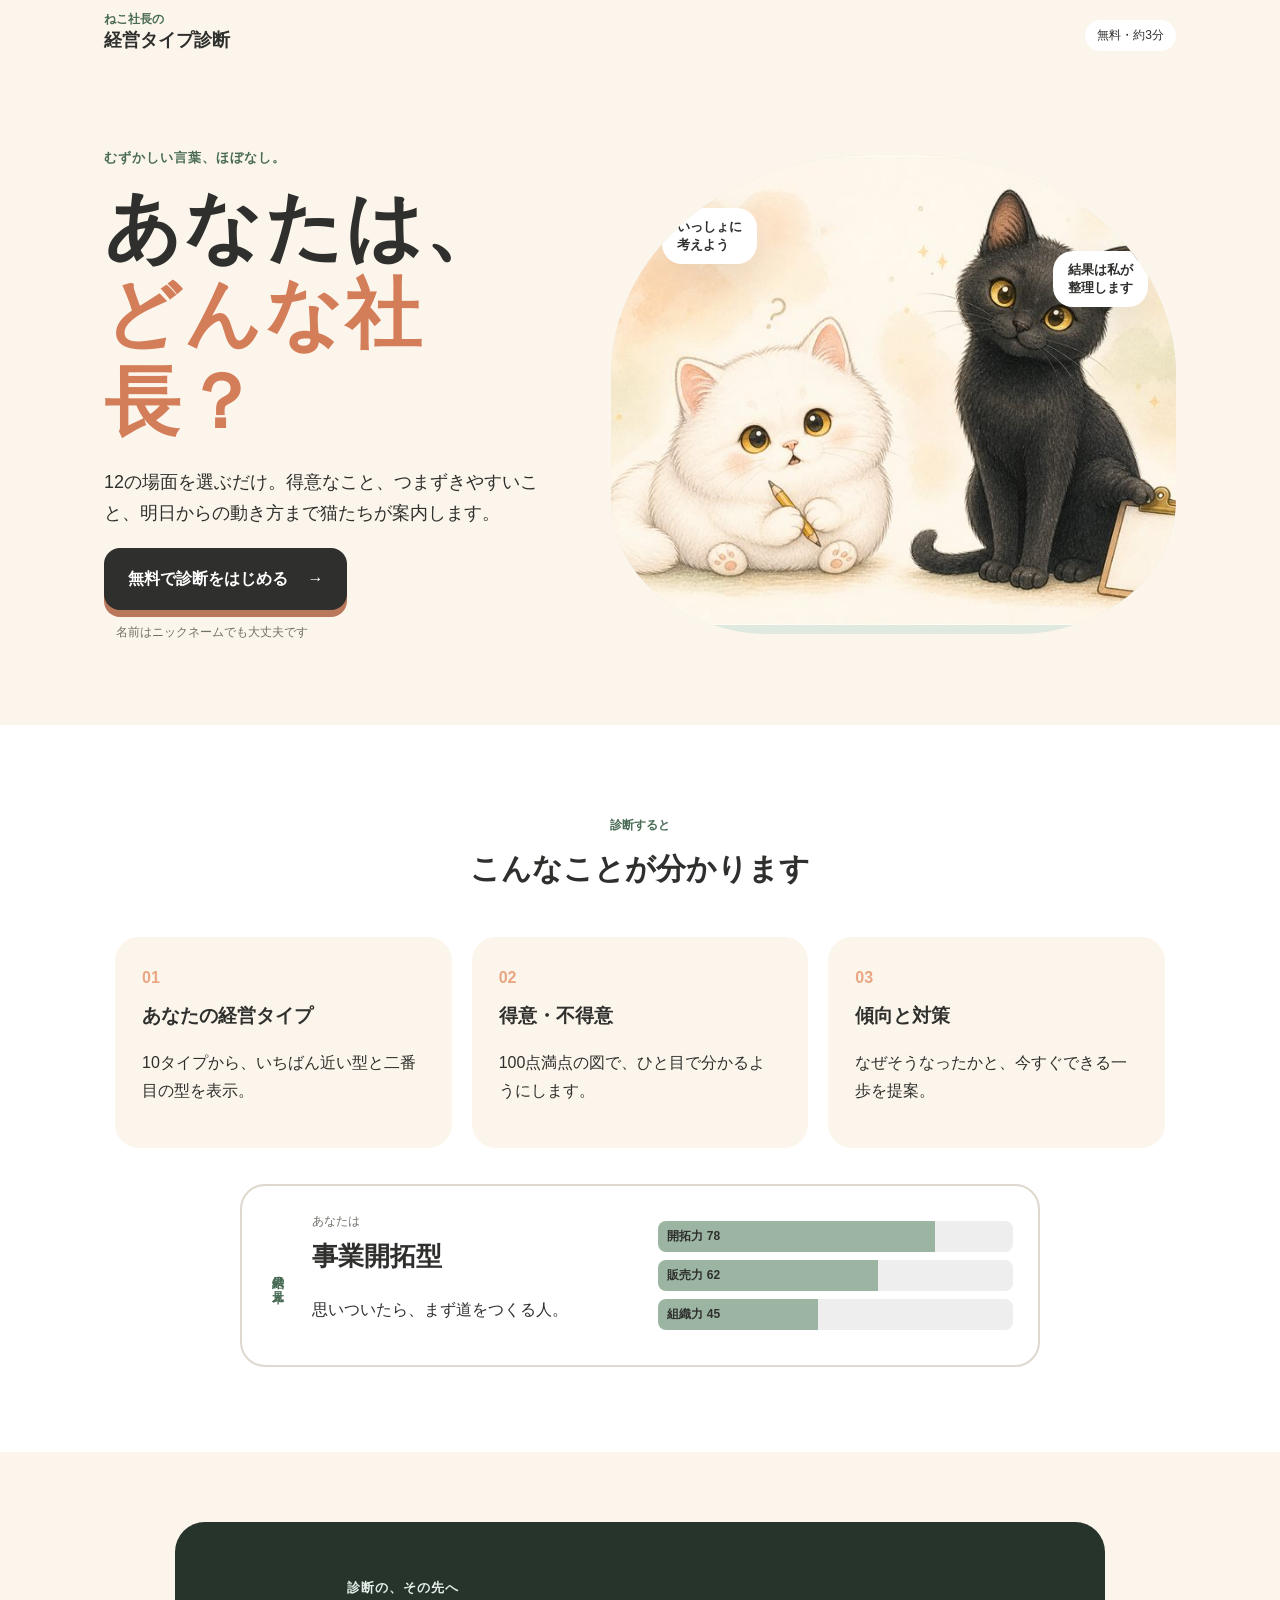
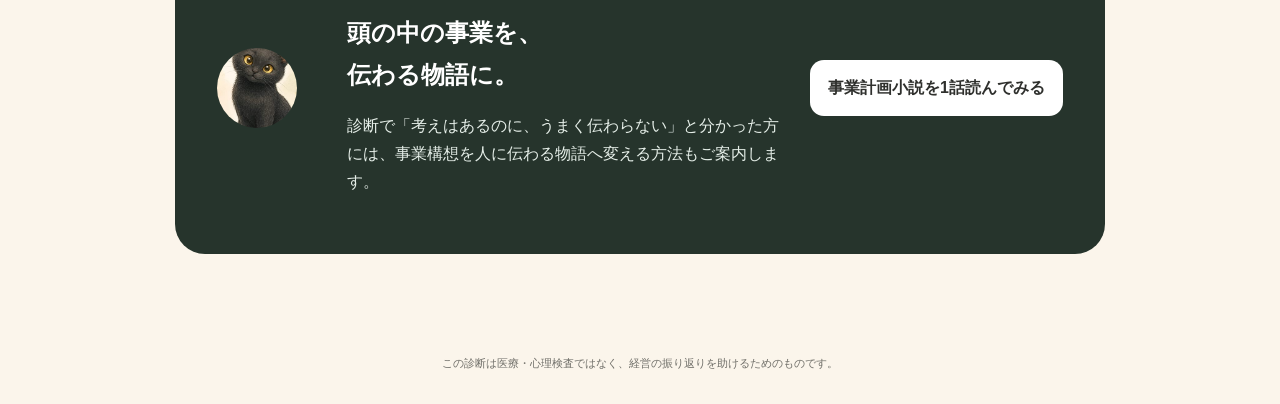
==== prototype-v2/index.html @ 48f0dbaf "改善版の猫社長診断を追加" ====
<!doctype html>
<html lang="ja">
<head>
  <meta charset="utf-8">
  <meta name="viewport" content="width=device-width,initial-scale=1">
  <meta name="theme-color" content="#f8f1e7">
  <title>ねこ社長の経営タイプ診断</title>
  <meta name="description" content="12問で、あなたの経営タイプと今やるべきことがわかる無料診断です。">
  <link rel="stylesheet" href="styles.css">
</head>
<body>
  <header class="site-header">
    <a class="brand" href="#top"><span>ねこ社長の</span>経営タイプ診断</a>
    <span class="header-note">無料・約3分</span>
  </header>

  <main id="top">
    <section id="landing" class="screen active">
      <div class="hero">
        <div class="hero-copy">
          <p class="eyebrow">むずかしい言葉、ほぼなし。</p>
          <h1>あなたは、<br><em>どんな社長？</em></h1>
          <p class="lead">12の場面を選ぶだけ。得意なこと、つまずきやすいこと、明日からの動き方まで猫たちが案内します。</p>
          <button class="primary-btn" id="startBtn">無料で診断をはじめる <span>→</span></button>
          <p class="microcopy">名前はニックネームでも大丈夫です</p>
        </div>
        <div class="hero-art" aria-label="白猫と黒猫の案内役">
          <img src="assets/cat-guides.jpg" alt="短い手足の白猫と、すっきりした黒猫">
          <span class="bubble white-bubble">いっしょに<br>考えよう</span>
          <span class="bubble black-bubble">結果は私が<br>整理します</span>
        </div>
      </div>

      <section class="sample-section">
        <div class="section-heading"><span>診断すると</span><h2>こんなことが分かります</h2></div>
        <div class="benefit-grid">
          <article><span class="num">01</span><h3>あなたの経営タイプ</h3><p>10タイプから、いちばん近い型と二番目の型を表示。</p></article>
          <article><span class="num">02</span><h3>得意・不得意</h3><p>100点満点の図で、ひと目で分かるようにします。</p></article>
          <article><span class="num">03</span><h3>傾向と対策</h3><p>なぜそうなったかと、今すぐできる一歩を提案。</p></article>
        </div>
        <div class="sample-result">
          <div class="sample-label">結果の見本</div>
          <div><p class="small-label">あなたは</p><h3>事業開拓型</h3><p>思いついたら、まず道をつくる人。</p></div>
          <div class="mini-radar" aria-label="能力の見本"><span style="--n:78%">開拓力 78</span><span style="--n:62%">販売力 62</span><span style="--n:45%">組織力 45</span></div>
        </div>
      </section>

      <section class="story-intro">
        <div class="cat-stamp cat-black"></div>
        <div><p class="eyebrow">診断の、その先へ</p><h2>頭の中の事業を、<br>伝わる物語に。</h2><p>診断で「考えはあるのに、うまく伝わらない」と分かった方には、事業構想を人に伝わる物語へ変える方法もご案内します。</p></div>
        <a class="secondary-btn" href="../prototype/story-preview.html">事業計画小説を1話読んでみる</a>
      </section>
    </section>

    <section id="profile" class="screen form-screen">
      <div class="guide-row"><div class="cat-face cat-white"></div><div class="guide-talk">まずは、結果に表示する名前だけ教えてね。</div></div>
      <div class="card profile-card">
        <p class="step-label">はじめる前に</p><h2>あなたのこと</h2>
        <label>お名前・ニックネーム<input id="nameInput" type="text" maxlength="20" placeholder="例：ゆうじ"></label>
        <label>今の事業の段階<select id="stageInput"><option value="">選ばなくても大丈夫</option><option>これから始める</option><option>始めたばかり</option><option>売上を伸ばしている</option><option>人や組織を増やしている</option><option>次の事業を考えている</option></select></label>
        <button class="primary-btn full" id="profileNext">質問へ進む <span>→</span></button>
      </div>
    </section>

    <section id="quiz" class="screen quiz-screen">
      <div class="progress-wrap"><div class="progress-meta"><span id="progressText">1 / 12</span><span id="chapterText">まずは、いつものあなた</span></div><div class="progress"><i id="progressBar"></i></div></div>
      <div class="guide-row compact"><div class="cat-face cat-white"></div><div class="guide-talk" id="catTalk">深く考えず、近い方を選んでね。</div></div>
      <div class="question-card">
        <p id="questionScene" class="scene-label"></p>
        <h2 id="questionText"></h2>
        <div id="answers" class="answers"></div>
      </div>
    </section>

    <section id="issues" class="screen form-screen">
      <div class="guide-row"><div class="cat-face cat-black"></div><div class="guide-talk">タイプとは別に、いま困っていることも整理しましょう。</div></div>
      <div class="card issue-card">
        <p class="step-label">あと少し</p><h2>いま、一番気になることは？</h2><p>2つまで選べます。</p>
        <div id="issueChoices" class="issue-choices"></div>
        <button class="primary-btn full" id="showResult">結果を見る <span>→</span></button>
      </div>
    </section>

    <section id="result" class="screen result-screen">
      <div class="result-hero">
        <div class="cat-face cat-black large"></div><p class="result-owner"><span id="resultName"></span>さんの診断結果</p><p class="small-label">あなたは</p><h1 id="typeName"></h1><p id="typeTagline" class="type-tagline"></p>
        <div id="typeRanking" class="type-ranking"></div>
      </div>

      <div class="result-layout">
        <article class="result-card chart-card"><div class="card-title"><span>能力の見取り図</span><h2>得意・不得意</h2></div><canvas id="radar" width="520" height="420"></canvas><div id="abilityList" class="ability-list"></div><p class="chart-note">点数は回答から見た「今の傾向」です。人としての優劣ではありません。</p></article>
        <article class="result-card"><div class="card-title"><span>今回の回答から</span><h2>こう判断しました</h2></div><div id="evidenceList" class="evidence-list"></div></article>
        <article class="result-card advice-card"><div class="card-title"><span>あなたの取扱説明書</span><h2>傾向と対策</h2></div><div class="advice-grid"><section><h3>伸ばしたい強み</h3><p id="strengthText"></p></section><section><h3>気をつけたいこと</h3><p id="riskText"></p></section><section class="wide"><h3>うまく進むコツ</h3><p id="counterText"></p></section></div></article>
        <article class="result-card today-card"><span class="today-label">今日からの一歩</span><h2 id="todayTitle"></h2><p id="todayText"></p></article>
        <article class="result-card issue-result"><div class="card-title"><span>タイプとは別に</span><h2>いまの経営課題</h2></div><div id="selectedIssues"></div><p id="issueAdvice"></p></article>
      </div>

      <section class="story-offer">
        <div class="story-cat"><div class="cat-face cat-white large"></div></div>
        <div><p class="eyebrow">もし、こんなことがあるなら</p><h2>頭の中では見えているのに、<br>人に話すとうまく伝わらない。</h2><p id="storyReason"></p><p>事業計画小説は、経営者の構想を社員・仲間・お客様にも見える物語へ変える方法です。まずは無料公開中の「第1章・第1話」で、どんなものか確かめてください。</p><div class="offer-actions"><a class="primary-btn link-btn" href="../prototype/story-preview.html">無料で第1話を読む <span>→</span></a><a class="text-link" href="../prototype/story-plan.html">考え方を詳しく見る</a></div></div>
      </section>

      <section class="share-card"><h2>結果を友だちに送る</h2><p>結果だけが見られる専用ページを共有できます。</p><div class="share-buttons"><button id="nativeShare">共有する</button><button id="lineShare">LINE</button><button id="xShare">X</button><button id="copyShare">リンクをコピー</button></div><p id="shareStatus" aria-live="polite"></p></section>
      <button class="retry-btn" id="retryBtn">もう一度診断する</button>
    </section>
  </main>
  <footer>この診断は医療・心理検査ではなく、経営の振り返りを助けるためのものです。</footer>
  <script src="app.js"></script>
</body>
</html>
---- prototype-v2/styles.css ----
:root{--ink:#2f302d;--muted:#706f69;--cream:#fbf5eb;--paper:#fffdfa;--sage:#9bb5a2;--sage-dark:#496b55;--peach:#eaa682;--gold:#d5a950;--line:#ded8ce;--shadow:0 14px 38px rgba(66,55,40,.10)}*{box-sizing:border-box}html{scroll-behavior:smooth}body{margin:0;background:var(--cream);color:var(--ink);font-family:"Yu Gothic","Hiragino Kaku Gothic ProN",Meiryo,sans-serif;line-height:1.75}button,input,select{font:inherit}.site-header{height:70px;display:flex;align-items:center;justify-content:space-between;max-width:1120px;margin:auto;padding:0 24px}.brand{color:var(--ink);text-decoration:none;font-weight:800;font-size:18px}.brand span{font-size:12px;display:block;line-height:1;color:var(--sage-dark)}.header-note{font-size:12px;background:#fff;padding:5px 12px;border-radius:999px}.screen{display:none}.screen.active{display:block}.hero{max-width:1120px;min-height:620px;margin:auto;padding:64px 24px 70px;display:grid;grid-template-columns:.9fr 1.1fr;align-items:center;gap:45px}.eyebrow,.step-label{color:var(--sage-dark);font-weight:800;letter-spacing:.08em;font-size:13px}.hero h1{font-size:clamp(43px,6vw,76px);line-height:1.15;margin:12px 0 22px;letter-spacing:.03em}.hero h1 em{font-style:normal;color:#d47d59}.lead{font-size:18px;max-width:520px}.primary-btn{border:0;border-radius:16px;background:var(--ink);color:#fff;padding:17px 24px;font-weight:800;cursor:pointer;box-shadow:0 7px 0 #b9775b;transition:.2s}.primary-btn:hover{transform:translateY(-2px)}.primary-btn span{margin-left:15px}.primary-btn.full{width:100%;margin-top:25px}.microcopy{font-size:12px;color:var(--muted);margin-left:12px}.hero-art{position:relative;min-height:470px;border-radius:46% 46% 28% 28%;overflow:hidden;background:#dfe9df}.hero-art img{width:100%;height:100%;min-height:470px;object-fit:cover}.bubble{position:absolute;background:#fff;padding:10px 15px;border-radius:20px;font-weight:700;font-size:13px;line-height:1.4;box-shadow:var(--shadow)}.white-bubble{left:9%;top:11%}.black-bubble{right:5%;top:20%}.sample-section{background:#fff;padding:85px 24px}.section-heading{text-align:center;margin-bottom:42px}.section-heading span,.card-title span{color:var(--sage-dark);font-size:12px;font-weight:800}.section-heading h2,.card-title h2{margin:5px 0;font-size:30px}.benefit-grid{max-width:1050px;margin:auto;display:grid;grid-template-columns:repeat(3,1fr);gap:20px}.benefit-grid article{background:var(--cream);border-radius:24px;padding:27px}.benefit-grid h3{margin:8px 0}.num{color:var(--peach);font-weight:900}.sample-result{max-width:800px;margin:36px auto 0;border:2px solid var(--line);border-radius:25px;padding:25px;display:grid;grid-template-columns:auto 1fr 1.1fr;gap:24px;align-items:center}.sample-label{writing-mode:vertical-rl;font-size:12px;font-weight:800;color:var(--sage-dark)}.small-label{font-size:12px;margin:0;color:var(--muted)}.sample-result h3{font-size:26px;margin:2px 0}.mini-radar span{display:block;background:linear-gradient(90deg,var(--sage) var(--n),#eee var(--n));margin:8px 0;border-radius:8px;padding:5px 9px;font-size:12px;font-weight:700}.story-intro{max-width:930px;margin:70px auto;padding:42px;background:#26342c;color:#fff;border-radius:30px;display:grid;grid-template-columns:100px 1fr auto;gap:30px;align-items:center}.story-intro h2{margin:4px 0}.story-intro p{color:#e5eee8}.secondary-btn{color:var(--ink);background:#fff;text-decoration:none;padding:14px 18px;border-radius:14px;font-weight:800;white-space:nowrap}.form-screen,.quiz-screen{max-width:750px;margin:20px auto 80px;padding:20px}.guide-row{display:flex;align-items:flex-end;gap:14px;margin:12px 0}.guide-row.compact{max-width:660px;margin:8px auto}.guide-talk{background:#fff;padding:13px 18px;border-radius:18px 18px 18px 5px;box-shadow:var(--shadow);font-size:14px;font-weight:700}.cat-face{width:76px;height:76px;flex:none;border-radius:50%;background-image:url("assets/cat-guides.jpg");background-repeat:no-repeat;background-size:310% auto;border:4px solid #fff;box-shadow:var(--shadow)}.cat-white{background-position:22% 42%}.cat-black{background-position:78% 43%}.cat-face.large{width:104px;height:104px}.cat-stamp{width:80px;height:80px;border-radius:50%;background-image:url("assets/cat-guides.jpg");background-size:310% auto;background-position:78% 43%}.card,.question-card,.result-card{background:var(--paper);border:1px solid var(--line);box-shadow:var(--shadow);border-radius:27px;padding:34px}.profile-card h2,.issue-card h2{font-size:32px;margin:0 0 22px}.profile-card label{display:block;font-weight:800;margin:20px 0}.profile-card input,.profile-card select{display:block;width:100%;margin-top:8px;border:1px solid #cfc8bc;background:#fff;border-radius:13px;padding:14px;color:var(--ink)}.progress-wrap{max-width:660px;margin:10px auto 20px}.progress-meta{display:flex;justify-content:space-between;font-size:12px;font-weight:800;color:var(--muted)}.progress{height:8px;background:#dfddd6;border-radius:10px;overflow:hidden;margin-top:7px}.progress i{display:block;height:100%;width:8%;background:var(--peach);transition:.25s}.scene-label{color:var(--sage-dark);font-size:13px;font-weight:800;margin:0}.question-card h2{font-size:27px;line-height:1.55;margin:9px 0 25px}.answers{display:grid;gap:11px}.answer-btn{border:1px solid #d8d2c7;background:#fff;border-radius:16px;text-align:left;padding:16px 18px;cursor:pointer;color:var(--ink);font-weight:700;transition:.15s}.answer-btn:hover{border-color:var(--sage);background:#f1f6f1;transform:translateX(3px)}.answer-btn b{display:inline-grid;place-items:center;width:27px;height:27px;border-radius:50%;background:var(--cream);margin-right:10px}.issue-choices{display:grid;grid-template-columns:1fr 1fr;gap:11px}.issue-choice{border:1px solid var(--line);background:#fff;border-radius:15px;padding:13px;cursor:pointer}.issue-choice.selected{background:#e4efe6;border-color:var(--sage-dark);font-weight:800}.result-screen{padding-bottom:80px}.result-hero{text-align:center;background:#27342d;color:#fff;padding:54px 20px 80px}.result-hero .cat-face{margin:auto}.result-owner{font-size:13px;color:#d5e3d8}.result-hero h1{font-size:48px;margin:5px 0}.type-tagline{font-size:19px}.type-ranking{display:flex;justify-content:center;gap:8px;flex-wrap:wrap}.type-ranking span{font-size:12px;background:rgba(255,255,255,.12);padding:7px 12px;border-radius:99px}.result-layout{max-width:920px;margin:-35px auto 0;padding:0 20px;display:grid;grid-template-columns:1fr 1fr;gap:20px}.result-card{padding:28px}.chart-card,.advice-card,.issue-result{grid-column:1/-1}.chart-card canvas{display:block;max-width:520px;width:100%;height:auto;margin:0 auto}.ability-list{display:grid;grid-template-columns:repeat(3,1fr);gap:8px}.ability-list span{background:var(--cream);border-radius:12px;padding:8px;text-align:center;font-size:12px}.ability-list b{display:block;font-size:20px;color:var(--sage-dark)}.chart-note{font-size:11px;color:var(--muted)}.evidence-list{display:grid;gap:12px}.evidence-list div{border-left:4px solid var(--peach);padding-left:13px}.evidence-list b{display:block;font-size:13px}.evidence-list p{font-size:13px;margin:3px 0;color:var(--muted)}.advice-grid{display:grid;grid-template-columns:1fr 1fr;gap:14px}.advice-grid section{background:var(--cream);border-radius:18px;padding:20px}.advice-grid h3{font-size:15px;margin-top:0}.advice-grid .wide{grid-column:1/-1;background:#e5efe7}.today-card{background:#f2c8ad;border:0}.today-label{font-size:12px;font-weight:800}.today-card h2{line-height:1.45}.selected-issue-tag{display:inline-block;background:#27342d;color:#fff;border-radius:99px;padding:7px 12px;margin:3px;font-size:12px}.story-offer{max-width:920px;margin:24px auto;padding:40px;background:#fff;border:2px solid #e9a07d;border-radius:30px;display:grid;grid-template-columns:120px 1fr;gap:25px}.story-offer h2{font-size:30px;line-height:1.5}.offer-actions{display:flex;align-items:center;gap:20px;flex-wrap:wrap}.link-btn{display:inline-block;text-decoration:none}.text-link{color:var(--sage-dark);font-weight:800}.share-card{max-width:920px;margin:20px auto;text-align:center;padding:30px 20px}.share-buttons{display:flex;justify-content:center;gap:8px;flex-wrap:wrap}.share-buttons button,.retry-btn{border:1px solid var(--line);background:#fff;border-radius:12px;padding:11px 15px;cursor:pointer;font-weight:800}.retry-btn{display:block;margin:25px auto}footer{text-align:center;padding:30px;font-size:11px;color:var(--muted)}
@media(max-width:760px){.site-header{height:58px;padding:0 16px}.hero{grid-template-columns:1fr;padding:35px 18px 45px;gap:22px}.hero-copy{text-align:center}.hero h1{font-size:47px}.lead{font-size:15px;text-align:left}.hero-art{min-height:310px;border-radius:34px;grid-row:1}.hero-art img{min-height:310px}.benefit-grid{grid-template-columns:1fr}.sample-section{padding:60px 18px}.sample-result{grid-template-columns:1fr;text-align:center}.sample-label{writing-mode:horizontal-tb}.story-intro{margin:35px 18px;padding:28px;grid-template-columns:1fr;text-align:center}.cat-stamp{margin:auto}.form-screen,.quiz-screen{margin-top:0;padding:12px}.card,.question-card{padding:24px 19px}.question-card h2{font-size:22px}.guide-talk{font-size:12px}.cat-face{width:63px;height:63px}.issue-choices{grid-template-columns:1fr}.result-hero{padding-top:35px}.result-hero h1{font-size:40px}.result-layout{grid-template-columns:1fr}.result-card,.chart-card,.advice-card,.issue-result{grid-column:1}.advice-grid{grid-template-columns:1fr}.advice-grid .wide{grid-column:1}.ability-list{grid-template-columns:repeat(2,1fr)}.story-offer{margin:20px 14px;padding:27px 20px;grid-template-columns:1fr;text-align:left}.story-cat .cat-face{margin:auto}.story-offer h2{font-size:24px}.offer-actions{display:grid}.primary-btn{width:100%}.share-buttons button{flex:1 1 44%}}
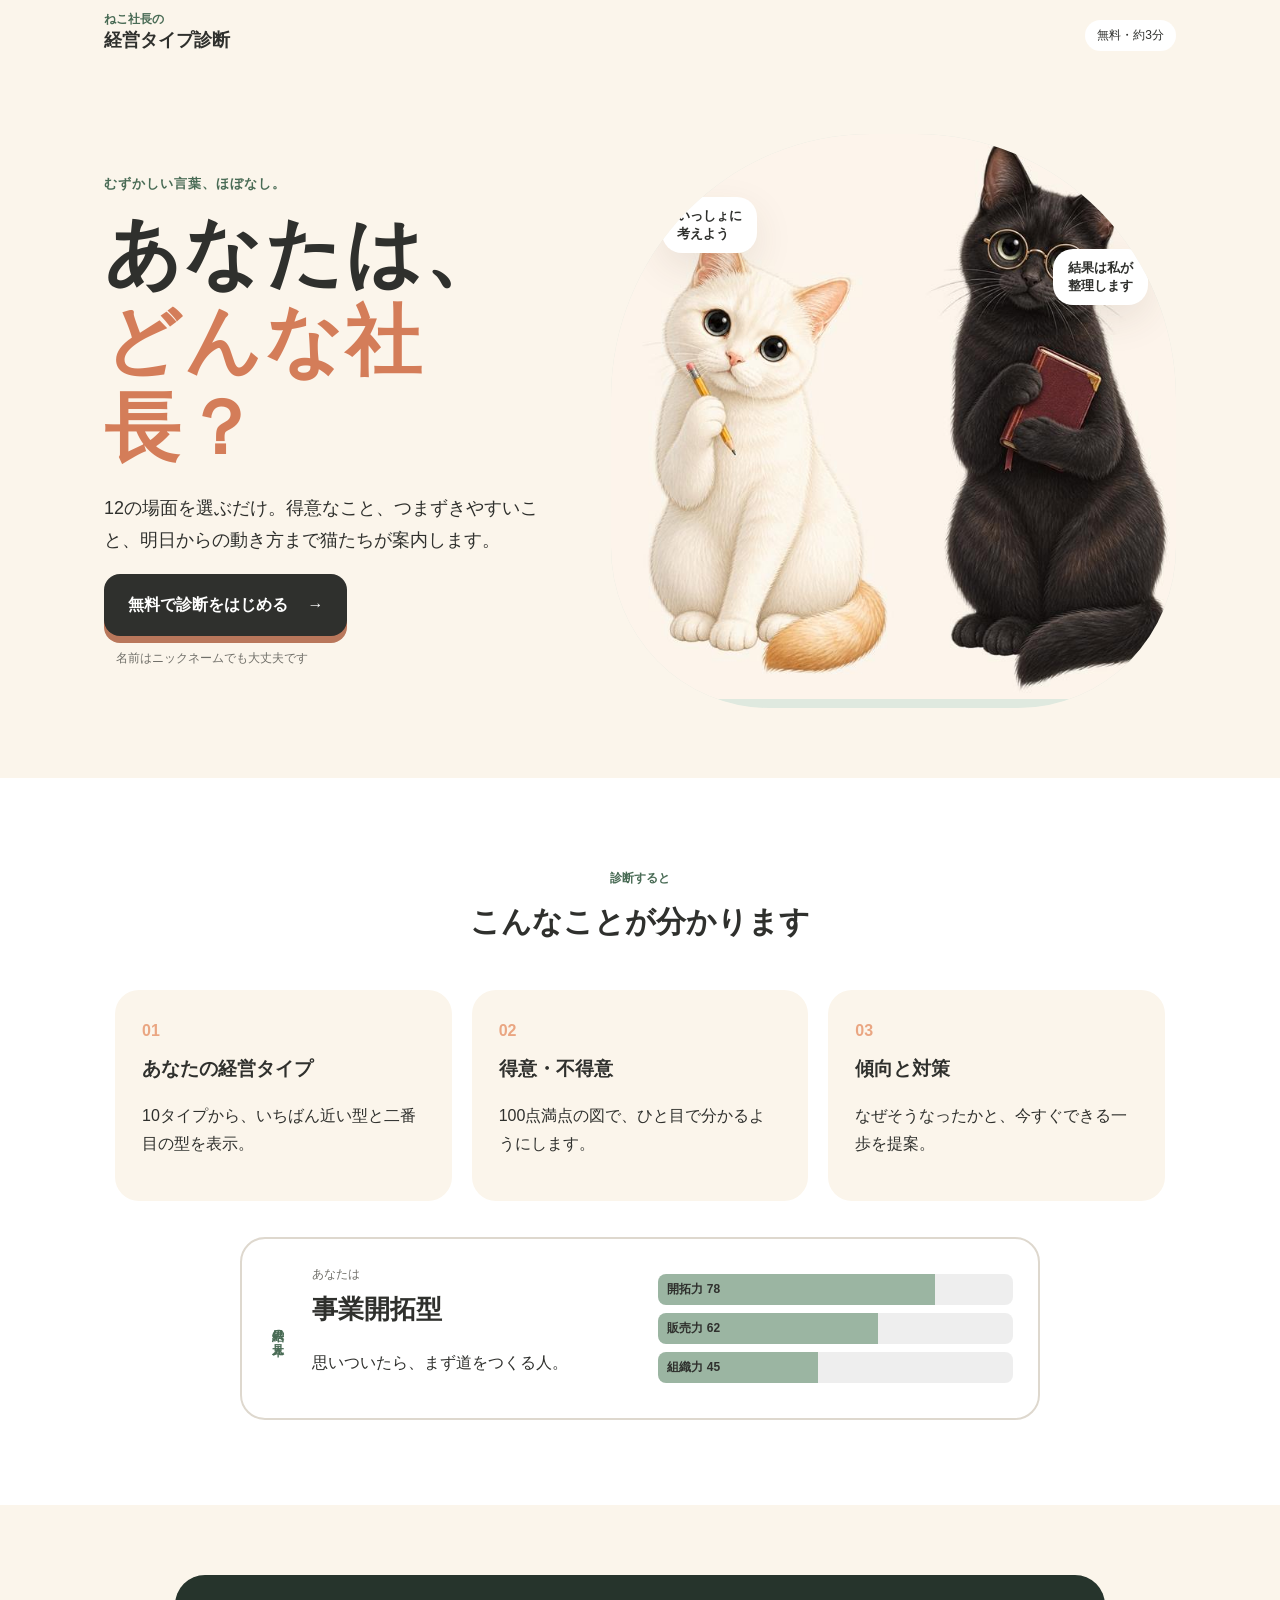
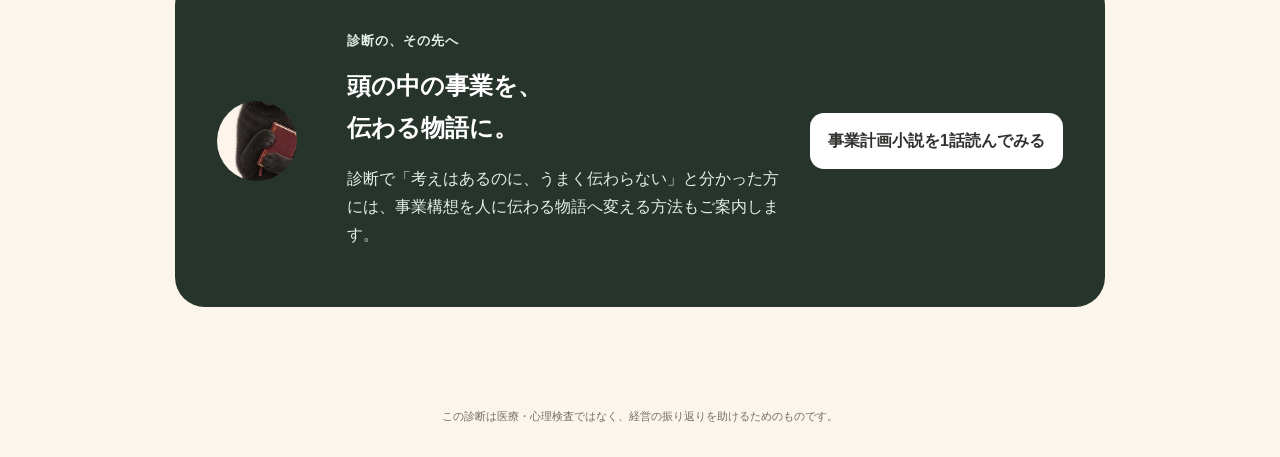
==== commit 2274c6e5: "実物を参考に白猫キャラクターを更新" ====
--- a/prototype-v2/index.html
+++ b/prototype-v2/index.html
@@ -25,7 +25,7 @@
           <p class="microcopy">名前はニックネームでも大丈夫です</p>
         </div>
         <div class="hero-art" aria-label="白猫と黒猫の案内役">
-          <img src="assets/cat-guides.jpg" alt="短い手足の白猫と、すっきりした黒猫">
+          <img src="assets/cat-guides-v2.jpg" alt="くりくりした目の白猫と、すっきりした黒猫">
           <span class="bubble white-bubble">いっしょに<br>考えよう</span>
           <span class="bubble black-bubble">結果は私が<br>整理します</span>
         </div>
@@ -87,18 +87,18 @@
         <div id="typeRanking" class="type-ranking"></div>
       </div>
 
+      <section class="story-offer story-offer-priority">
+        <div class="story-cat"><div class="cat-face cat-white large"></div></div>
+        <div><p class="eyebrow">診断で終わらせないための、次の提案</p><h2>今回のあなたには、<br>「事業計画小説」が役立つかもしれません。</h2><p id="storyReason"></p><p>頭の中にある事業構想を、社員・仲間・お客様にも場面が見える物語へ変える方法です。無料公開中の第1話で、まず実物を確かめられます。</p><div class="offer-actions"><a class="primary-btn link-btn" href="../prototype/story-preview.html">事業計画小説を無料で読む <span>→</span></a><a class="text-link" href="../prototype/story-plan.html">どんなサービスか詳しく見る</a></div></div>
+      </section>
+
       <div class="result-layout">
         <article class="result-card chart-card"><div class="card-title"><span>能力の見取り図</span><h2>得意・不得意</h2></div><canvas id="radar" width="520" height="420"></canvas><div id="abilityList" class="ability-list"></div><p class="chart-note">点数は回答から見た「今の傾向」です。人としての優劣ではありません。</p></article>
-        <article class="result-card"><div class="card-title"><span>今回の回答から</span><h2>こう判断しました</h2></div><div id="evidenceList" class="evidence-list"></div></article>
+        <article class="result-card"><div class="card-title"><span>診断結果の根拠</span><h2>このタイプになった理由</h2></div><p id="evidenceIntro" class="evidence-intro"></p><div id="evidenceList" class="evidence-list"></div></article>
         <article class="result-card advice-card"><div class="card-title"><span>あなたの取扱説明書</span><h2>傾向と対策</h2></div><div class="advice-grid"><section><h3>伸ばしたい強み</h3><p id="strengthText"></p></section><section><h3>気をつけたいこと</h3><p id="riskText"></p></section><section class="wide"><h3>うまく進むコツ</h3><p id="counterText"></p></section></div></article>
         <article class="result-card today-card"><span class="today-label">今日からの一歩</span><h2 id="todayTitle"></h2><p id="todayText"></p></article>
         <article class="result-card issue-result"><div class="card-title"><span>タイプとは別に</span><h2>いまの経営課題</h2></div><div id="selectedIssues"></div><p id="issueAdvice"></p></article>
       </div>
-
-      <section class="story-offer">
-        <div class="story-cat"><div class="cat-face cat-white large"></div></div>
-        <div><p class="eyebrow">もし、こんなことがあるなら</p><h2>頭の中では見えているのに、<br>人に話すとうまく伝わらない。</h2><p id="storyReason"></p><p>事業計画小説は、経営者の構想を社員・仲間・お客様にも見える物語へ変える方法です。まずは無料公開中の「第1章・第1話」で、どんなものか確かめてください。</p><div class="offer-actions"><a class="primary-btn link-btn" href="../prototype/story-preview.html">無料で第1話を読む <span>→</span></a><a class="text-link" href="../prototype/story-plan.html">考え方を詳しく見る</a></div></div>
-      </section>
 
       <section class="share-card"><h2>結果を友だちに送る</h2><p>結果だけが見られる専用ページを共有できます。</p><div class="share-buttons"><button id="nativeShare">共有する</button><button id="lineShare">LINE</button><button id="xShare">X</button><button id="copyShare">リンクをコピー</button></div><p id="shareStatus" aria-live="polite"></p></section>
       <button class="retry-btn" id="retryBtn">もう一度診断する</button>
@@ -108,3 +108,4 @@
   <script src="app.js"></script>
 </body>
 </html>
+
--- a/prototype-v2/styles.css
+++ b/prototype-v2/styles.css
@@ -1,3 +1,13 @@
-:root{--ink:#2f302d;--muted:#706f69;--cream:#fbf5eb;--paper:#fffdfa;--sage:#9bb5a2;--sage-dark:#496b55;--peach:#eaa682;--gold:#d5a950;--line:#ded8ce;--shadow:0 14px 38px rgba(66,55,40,.10)}*{box-sizing:border-box}html{scroll-behavior:smooth}body{margin:0;background:var(--cream);color:var(--ink);font-family:"Yu Gothic","Hiragino Kaku Gothic ProN",Meiryo,sans-serif;line-height:1.75}button,input,select{font:inherit}.site-header{height:70px;display:flex;align-items:center;justify-content:space-between;max-width:1120px;margin:auto;padding:0 24px}.brand{color:var(--ink);text-decoration:none;font-weight:800;font-size:18px}.brand span{font-size:12px;display:block;line-height:1;color:var(--sage-dark)}.header-note{font-size:12px;background:#fff;padding:5px 12px;border-radius:999px}.screen{display:none}.screen.active{display:block}.hero{max-width:1120px;min-height:620px;margin:auto;padding:64px 24px 70px;display:grid;grid-template-columns:.9fr 1.1fr;align-items:center;gap:45px}.eyebrow,.step-label{color:var(--sage-dark);font-weight:800;letter-spacing:.08em;font-size:13px}.hero h1{font-size:clamp(43px,6vw,76px);line-height:1.15;margin:12px 0 22px;letter-spacing:.03em}.hero h1 em{font-style:normal;color:#d47d59}.lead{font-size:18px;max-width:520px}.primary-btn{border:0;border-radius:16px;background:var(--ink);color:#fff;padding:17px 24px;font-weight:800;cursor:pointer;box-shadow:0 7px 0 #b9775b;transition:.2s}.primary-btn:hover{transform:translateY(-2px)}.primary-btn span{margin-left:15px}.primary-btn.full{width:100%;margin-top:25px}.microcopy{font-size:12px;color:var(--muted);margin-left:12px}.hero-art{position:relative;min-height:470px;border-radius:46% 46% 28% 28%;overflow:hidden;background:#dfe9df}.hero-art img{width:100%;height:100%;min-height:470px;object-fit:cover}.bubble{position:absolute;background:#fff;padding:10px 15px;border-radius:20px;font-weight:700;font-size:13px;line-height:1.4;box-shadow:var(--shadow)}.white-bubble{left:9%;top:11%}.black-bubble{right:5%;top:20%}.sample-section{background:#fff;padding:85px 24px}.section-heading{text-align:center;margin-bottom:42px}.section-heading span,.card-title span{color:var(--sage-dark);font-size:12px;font-weight:800}.section-heading h2,.card-title h2{margin:5px 0;font-size:30px}.benefit-grid{max-width:1050px;margin:auto;display:grid;grid-template-columns:repeat(3,1fr);gap:20px}.benefit-grid article{background:var(--cream);border-radius:24px;padding:27px}.benefit-grid h3{margin:8px 0}.num{color:var(--peach);font-weight:900}.sample-result{max-width:800px;margin:36px auto 0;border:2px solid var(--line);border-radius:25px;padding:25px;display:grid;grid-template-columns:auto 1fr 1.1fr;gap:24px;align-items:center}.sample-label{writing-mode:vertical-rl;font-size:12px;font-weight:800;color:var(--sage-dark)}.small-label{font-size:12px;margin:0;color:var(--muted)}.sample-result h3{font-size:26px;margin:2px 0}.mini-radar span{display:block;background:linear-gradient(90deg,var(--sage) var(--n),#eee var(--n));margin:8px 0;border-radius:8px;padding:5px 9px;font-size:12px;font-weight:700}.story-intro{max-width:930px;margin:70px auto;padding:42px;background:#26342c;color:#fff;border-radius:30px;display:grid;grid-template-columns:100px 1fr auto;gap:30px;align-items:center}.story-intro h2{margin:4px 0}.story-intro p{color:#e5eee8}.secondary-btn{color:var(--ink);background:#fff;text-decoration:none;padding:14px 18px;border-radius:14px;font-weight:800;white-space:nowrap}.form-screen,.quiz-screen{max-width:750px;margin:20px auto 80px;padding:20px}.guide-row{display:flex;align-items:flex-end;gap:14px;margin:12px 0}.guide-row.compact{max-width:660px;margin:8px auto}.guide-talk{background:#fff;padding:13px 18px;border-radius:18px 18px 18px 5px;box-shadow:var(--shadow);font-size:14px;font-weight:700}.cat-face{width:76px;height:76px;flex:none;border-radius:50%;background-image:url("assets/cat-guides.jpg");background-repeat:no-repeat;background-size:310% auto;border:4px solid #fff;box-shadow:var(--shadow)}.cat-white{background-position:22% 42%}.cat-black{background-position:78% 43%}.cat-face.large{width:104px;height:104px}.cat-stamp{width:80px;height:80px;border-radius:50%;background-image:url("assets/cat-guides.jpg");background-size:310% auto;background-position:78% 43%}.card,.question-card,.result-card{background:var(--paper);border:1px solid var(--line);box-shadow:var(--shadow);border-radius:27px;padding:34px}.profile-card h2,.issue-card h2{font-size:32px;margin:0 0 22px}.profile-card label{display:block;font-weight:800;margin:20px 0}.profile-card input,.profile-card select{display:block;width:100%;margin-top:8px;border:1px solid #cfc8bc;background:#fff;border-radius:13px;padding:14px;color:var(--ink)}.progress-wrap{max-width:660px;margin:10px auto 20px}.progress-meta{display:flex;justify-content:space-between;font-size:12px;font-weight:800;color:var(--muted)}.progress{height:8px;background:#dfddd6;border-radius:10px;overflow:hidden;margin-top:7px}.progress i{display:block;height:100%;width:8%;background:var(--peach);transition:.25s}.scene-label{color:var(--sage-dark);font-size:13px;font-weight:800;margin:0}.question-card h2{font-size:27px;line-height:1.55;margin:9px 0 25px}.answers{display:grid;gap:11px}.answer-btn{border:1px solid #d8d2c7;background:#fff;border-radius:16px;text-align:left;padding:16px 18px;cursor:pointer;color:var(--ink);font-weight:700;transition:.15s}.answer-btn:hover{border-color:var(--sage);background:#f1f6f1;transform:translateX(3px)}.answer-btn b{display:inline-grid;place-items:center;width:27px;height:27px;border-radius:50%;background:var(--cream);margin-right:10px}.issue-choices{display:grid;grid-template-columns:1fr 1fr;gap:11px}.issue-choice{border:1px solid var(--line);background:#fff;border-radius:15px;padding:13px;cursor:pointer}.issue-choice.selected{background:#e4efe6;border-color:var(--sage-dark);font-weight:800}.result-screen{padding-bottom:80px}.result-hero{text-align:center;background:#27342d;color:#fff;padding:54px 20px 80px}.result-hero .cat-face{margin:auto}.result-owner{font-size:13px;color:#d5e3d8}.result-hero h1{font-size:48px;margin:5px 0}.type-tagline{font-size:19px}.type-ranking{display:flex;justify-content:center;gap:8px;flex-wrap:wrap}.type-ranking span{font-size:12px;background:rgba(255,255,255,.12);padding:7px 12px;border-radius:99px}.result-layout{max-width:920px;margin:-35px auto 0;padding:0 20px;display:grid;grid-template-columns:1fr 1fr;gap:20px}.result-card{padding:28px}.chart-card,.advice-card,.issue-result{grid-column:1/-1}.chart-card canvas{display:block;max-width:520px;width:100%;height:auto;margin:0 auto}.ability-list{display:grid;grid-template-columns:repeat(3,1fr);gap:8px}.ability-list span{background:var(--cream);border-radius:12px;padding:8px;text-align:center;font-size:12px}.ability-list b{display:block;font-size:20px;color:var(--sage-dark)}.chart-note{font-size:11px;color:var(--muted)}.evidence-list{display:grid;gap:12px}.evidence-list div{border-left:4px solid var(--peach);padding-left:13px}.evidence-list b{display:block;font-size:13px}.evidence-list p{font-size:13px;margin:3px 0;color:var(--muted)}.advice-grid{display:grid;grid-template-columns:1fr 1fr;gap:14px}.advice-grid section{background:var(--cream);border-radius:18px;padding:20px}.advice-grid h3{font-size:15px;margin-top:0}.advice-grid .wide{grid-column:1/-1;background:#e5efe7}.today-card{background:#f2c8ad;border:0}.today-label{font-size:12px;font-weight:800}.today-card h2{line-height:1.45}.selected-issue-tag{display:inline-block;background:#27342d;color:#fff;border-radius:99px;padding:7px 12px;margin:3px;font-size:12px}.story-offer{max-width:920px;margin:24px auto;padding:40px;background:#fff;border:2px solid #e9a07d;border-radius:30px;display:grid;grid-template-columns:120px 1fr;gap:25px}.story-offer h2{font-size:30px;line-height:1.5}.offer-actions{display:flex;align-items:center;gap:20px;flex-wrap:wrap}.link-btn{display:inline-block;text-decoration:none}.text-link{color:var(--sage-dark);font-weight:800}.share-card{max-width:920px;margin:20px auto;text-align:center;padding:30px 20px}.share-buttons{display:flex;justify-content:center;gap:8px;flex-wrap:wrap}.share-buttons button,.retry-btn{border:1px solid var(--line);background:#fff;border-radius:12px;padding:11px 15px;cursor:pointer;font-weight:800}.retry-btn{display:block;margin:25px auto}footer{text-align:center;padding:30px;font-size:11px;color:var(--muted)}
+:root{--ink:#2f302d;--muted:#706f69;--cream:#fbf5eb;--paper:#fffdfa;--sage:#9bb5a2;--sage-dark:#496b55;--peach:#eaa682;--gold:#d5a950;--line:#ded8ce;--shadow:0 14px 38px rgba(66,55,40,.10)}*{box-sizing:border-box}html{scroll-behavior:smooth}body{margin:0;background:var(--cream);color:var(--ink);font-family:"Yu Gothic","Hiragino Kaku Gothic ProN",Meiryo,sans-serif;line-height:1.75}button,input,select{font:inherit}.site-header{height:70px;display:flex;align-items:center;justify-content:space-between;max-width:1120px;margin:auto;padding:0 24px}.brand{color:var(--ink);text-decoration:none;font-weight:800;font-size:18px}.brand span{font-size:12px;display:block;line-height:1;color:var(--sage-dark)}.header-note{font-size:12px;background:#fff;padding:5px 12px;border-radius:999px}.screen{display:none}.screen.active{display:block}.hero{max-width:1120px;min-height:620px;margin:auto;padding:64px 24px 70px;display:grid;grid-template-columns:.9fr 1.1fr;align-items:center;gap:45px}.eyebrow,.step-label{color:var(--sage-dark);font-weight:800;letter-spacing:.08em;font-size:13px}.hero h1{font-size:clamp(43px,6vw,76px);line-height:1.15;margin:12px 0 22px;letter-spacing:.03em}.hero h1 em{font-style:normal;color:#d47d59}.lead{font-size:18px;max-width:520px}.primary-btn{border:0;border-radius:16px;background:var(--ink);color:#fff;padding:17px 24px;font-weight:800;cursor:pointer;box-shadow:0 7px 0 #b9775b;transition:.2s}.primary-btn:hover{transform:translateY(-2px)}.primary-btn span{margin-left:15px}.primary-btn.full{width:100%;margin-top:25px}.microcopy{font-size:12px;color:var(--muted);margin-left:12px}.hero-art{position:relative;min-height:470px;border-radius:46% 46% 28% 28%;overflow:hidden;background:#dfe9df}.hero-art img{width:100%;height:100%;min-height:470px;object-fit:cover}.bubble{position:absolute;background:#fff;padding:10px 15px;border-radius:20px;font-weight:700;font-size:13px;line-height:1.4;box-shadow:var(--shadow)}.white-bubble{left:9%;top:11%}.black-bubble{right:5%;top:20%}.sample-section{background:#fff;padding:85px 24px}.section-heading{text-align:center;margin-bottom:42px}.section-heading span,.card-title span{color:var(--sage-dark);font-size:12px;font-weight:800}.section-heading h2,.card-title h2{margin:5px 0;font-size:30px}.benefit-grid{max-width:1050px;margin:auto;display:grid;grid-template-columns:repeat(3,1fr);gap:20px}.benefit-grid article{background:var(--cream);border-radius:24px;padding:27px}.benefit-grid h3{margin:8px 0}.num{color:var(--peach);font-weight:900}.sample-result{max-width:800px;margin:36px auto 0;border:2px solid var(--line);border-radius:25px;padding:25px;display:grid;grid-template-columns:auto 1fr 1.1fr;gap:24px;align-items:center}.sample-label{writing-mode:vertical-rl;font-size:12px;font-weight:800;color:var(--sage-dark)}.small-label{font-size:12px;margin:0;color:var(--muted)}.sample-result h3{font-size:26px;margin:2px 0}.mini-radar span{display:block;background:linear-gradient(90deg,var(--sage) var(--n),#eee var(--n));margin:8px 0;border-radius:8px;padding:5px 9px;font-size:12px;font-weight:700}.story-intro{max-width:930px;margin:70px auto;padding:42px;background:#26342c;color:#fff;border-radius:30px;display:grid;grid-template-columns:100px 1fr auto;gap:30px;align-items:center}.story-intro h2{margin:4px 0}.story-intro p{color:#e5eee8}.secondary-btn{color:var(--ink);background:#fff;text-decoration:none;padding:14px 18px;border-radius:14px;font-weight:800;white-space:nowrap}.form-screen,.quiz-screen{max-width:750px;margin:20px auto 80px;padding:20px}.guide-row{display:flex;align-items:flex-end;gap:14px;margin:12px 0}.guide-row.compact{max-width:660px;margin:8px auto}.guide-talk{background:#fff;padding:13px 18px;border-radius:18px 18px 18px 5px;box-shadow:var(--shadow);font-size:14px;font-weight:700}.cat-face{width:76px;height:76px;flex:none;border-radius:50%;background-image:url("assets/cat-guides-v2.jpg");background-repeat:no-repeat;background-size:310% auto;border:4px solid #fff;box-shadow:var(--shadow)}.cat-white{background-position:22% 42%}.cat-black{background-position:78% 43%}.cat-face.large{width:104px;height:104px}.cat-stamp{width:80px;height:80px;border-radius:50%;background-image:url("assets/cat-guides-v2.jpg");background-size:310% auto;background-position:78% 43%}.card,.question-card,.result-card{background:var(--paper);border:1px solid var(--line);box-shadow:var(--shadow);border-radius:27px;padding:34px}.profile-card h2,.issue-card h2{font-size:32px;margin:0 0 22px}.profile-card label{display:block;font-weight:800;margin:20px 0}.profile-card input,.profile-card select{display:block;width:100%;margin-top:8px;border:1px solid #cfc8bc;background:#fff;border-radius:13px;padding:14px;color:var(--ink)}.progress-wrap{max-width:660px;margin:10px auto 20px}.progress-meta{display:flex;justify-content:space-between;font-size:12px;font-weight:800;color:var(--muted)}.progress{height:8px;background:#dfddd6;border-radius:10px;overflow:hidden;margin-top:7px}.progress i{display:block;height:100%;width:8%;background:var(--peach);transition:.25s}.scene-label{color:var(--sage-dark);font-size:13px;font-weight:800;margin:0}.question-card h2{font-size:27px;line-height:1.55;margin:9px 0 25px}.answers{display:grid;gap:11px}.answer-btn{border:1px solid #d8d2c7;background:#fff;border-radius:16px;text-align:left;padding:16px 18px;cursor:pointer;color:var(--ink);font-weight:700;transition:.15s}.answer-btn:hover{border-color:var(--sage);background:#f1f6f1;transform:translateX(3px)}.answer-btn b{display:inline-grid;place-items:center;width:27px;height:27px;border-radius:50%;background:var(--cream);margin-right:10px}.issue-choices{display:grid;grid-template-columns:1fr 1fr;gap:11px}.issue-choice{border:1px solid var(--line);background:#fff;border-radius:15px;padding:13px;cursor:pointer}.issue-choice.selected{background:#e4efe6;border-color:var(--sage-dark);font-weight:800}.result-screen{padding-bottom:80px}.result-hero{text-align:center;background:#27342d;color:#fff;padding:54px 20px 80px}.result-hero .cat-face{margin:auto}.result-owner{font-size:13px;color:#d5e3d8}.result-hero h1{font-size:48px;margin:5px 0}.type-tagline{font-size:19px}.type-ranking{display:flex;justify-content:center;gap:8px;flex-wrap:wrap}.type-ranking span{font-size:12px;background:rgba(255,255,255,.12);padding:7px 12px;border-radius:99px}.result-layout{max-width:920px;margin:-35px auto 0;padding:0 20px;display:grid;grid-template-columns:1fr 1fr;gap:20px}.result-card{padding:28px}.chart-card,.advice-card,.issue-result{grid-column:1/-1}.chart-card canvas{display:block;max-width:520px;width:100%;height:auto;margin:0 auto}.ability-list{display:grid;grid-template-columns:repeat(3,1fr);gap:8px}.ability-list span{background:var(--cream);border-radius:12px;padding:8px;text-align:center;font-size:12px}.ability-list b{display:block;font-size:20px;color:var(--sage-dark)}.chart-note{font-size:11px;color:var(--muted)}.evidence-list{display:grid;gap:12px}.evidence-list div{border-left:4px solid var(--peach);padding-left:13px}.evidence-list b{display:block;font-size:13px}.evidence-list p{font-size:13px;margin:3px 0;color:var(--muted)}.advice-grid{display:grid;grid-template-columns:1fr 1fr;gap:14px}.advice-grid section{background:var(--cream);border-radius:18px;padding:20px}.advice-grid h3{font-size:15px;margin-top:0}.advice-grid .wide{grid-column:1/-1;background:#e5efe7}.today-card{background:#f2c8ad;border:0}.today-label{font-size:12px;font-weight:800}.today-card h2{line-height:1.45}.selected-issue-tag{display:inline-block;background:#27342d;color:#fff;border-radius:99px;padding:7px 12px;margin:3px;font-size:12px}.story-offer{max-width:920px;margin:24px auto;padding:40px;background:#fff;border:2px solid #e9a07d;border-radius:30px;display:grid;grid-template-columns:120px 1fr;gap:25px}.story-offer h2{font-size:30px;line-height:1.5}.offer-actions{display:flex;align-items:center;gap:20px;flex-wrap:wrap}.link-btn{display:inline-block;text-decoration:none}.text-link{color:var(--sage-dark);font-weight:800}.share-card{max-width:920px;margin:20px auto;text-align:center;padding:30px 20px}.share-buttons{display:flex;justify-content:center;gap:8px;flex-wrap:wrap}.share-buttons button,.retry-btn{border:1px solid var(--line);background:#fff;border-radius:12px;padding:11px 15px;cursor:pointer;font-weight:800}.retry-btn{display:block;margin:25px auto}footer{text-align:center;padding:30px;font-size:11px;color:var(--muted)}
 @media(max-width:760px){.site-header{height:58px;padding:0 16px}.hero{grid-template-columns:1fr;padding:35px 18px 45px;gap:22px}.hero-copy{text-align:center}.hero h1{font-size:47px}.lead{font-size:15px;text-align:left}.hero-art{min-height:310px;border-radius:34px;grid-row:1}.hero-art img{min-height:310px}.benefit-grid{grid-template-columns:1fr}.sample-section{padding:60px 18px}.sample-result{grid-template-columns:1fr;text-align:center}.sample-label{writing-mode:horizontal-tb}.story-intro{margin:35px 18px;padding:28px;grid-template-columns:1fr;text-align:center}.cat-stamp{margin:auto}.form-screen,.quiz-screen{margin-top:0;padding:12px}.card,.question-card{padding:24px 19px}.question-card h2{font-size:22px}.guide-talk{font-size:12px}.cat-face{width:63px;height:63px}.issue-choices{grid-template-columns:1fr}.result-hero{padding-top:35px}.result-hero h1{font-size:40px}.result-layout{grid-template-columns:1fr}.result-card,.chart-card,.advice-card,.issue-result{grid-column:1}.advice-grid{grid-template-columns:1fr}.advice-grid .wide{grid-column:1}.ability-list{grid-template-columns:repeat(2,1fr)}.story-offer{margin:20px 14px;padding:27px 20px;grid-template-columns:1fr;text-align:left}.story-cat .cat-face{margin:auto}.story-offer h2{font-size:24px}.offer-actions{display:grid}.primary-btn{width:100%}.share-buttons button{flex:1 1 44%}}
+
+/* 2026-08 スマホ利用者の指摘を反映 */
+.scene-label{display:inline-block;color:#fff;background:#365b49;border-radius:999px;padding:7px 13px;font-size:14px;line-height:1.35;letter-spacing:.02em;margin-bottom:12px}
+.question-card h2{margin-top:4px;color:#20211f}
+.evidence-intro{font-size:14px;line-height:1.9;background:#edf3ee;border-radius:14px;padding:14px 16px;margin:14px 0 20px}
+.evidence-question{color:#3c5949!important;font-weight:800!important;margin-bottom:5px!important}
+.story-offer-priority{margin-top:-34px;position:relative;z-index:2;border:4px solid #e99a73;box-shadow:0 20px 55px rgba(73,46,31,.18)}
+.story-offer-priority .eyebrow{display:inline-block;background:#27342d;color:#fff;border-radius:999px;padding:6px 12px}
+.story-offer-priority h2{margin-top:10px}
+@media(max-width:760px){.hero-art .bubble{display:none}.scene-label{font-size:15px;padding:8px 14px;margin-bottom:15px}.question-card h2{font-size:26px;line-height:1.5;margin-bottom:24px}.answer-btn{font-size:17px;line-height:1.55}.story-offer-priority{margin:-24px 12px 22px;padding:25px 19px;border-width:3px}.story-offer-priority .story-cat{display:none}.story-offer-priority h2{font-size:25px;line-height:1.55}.story-offer-priority p{font-size:15px;line-height:1.9}.story-offer-priority .primary-btn{font-size:16px;text-align:center}.evidence-intro{font-size:15px}.evidence-list b{font-size:15px}.evidence-list p{font-size:14px}.card-title h2{font-size:28px}}
 
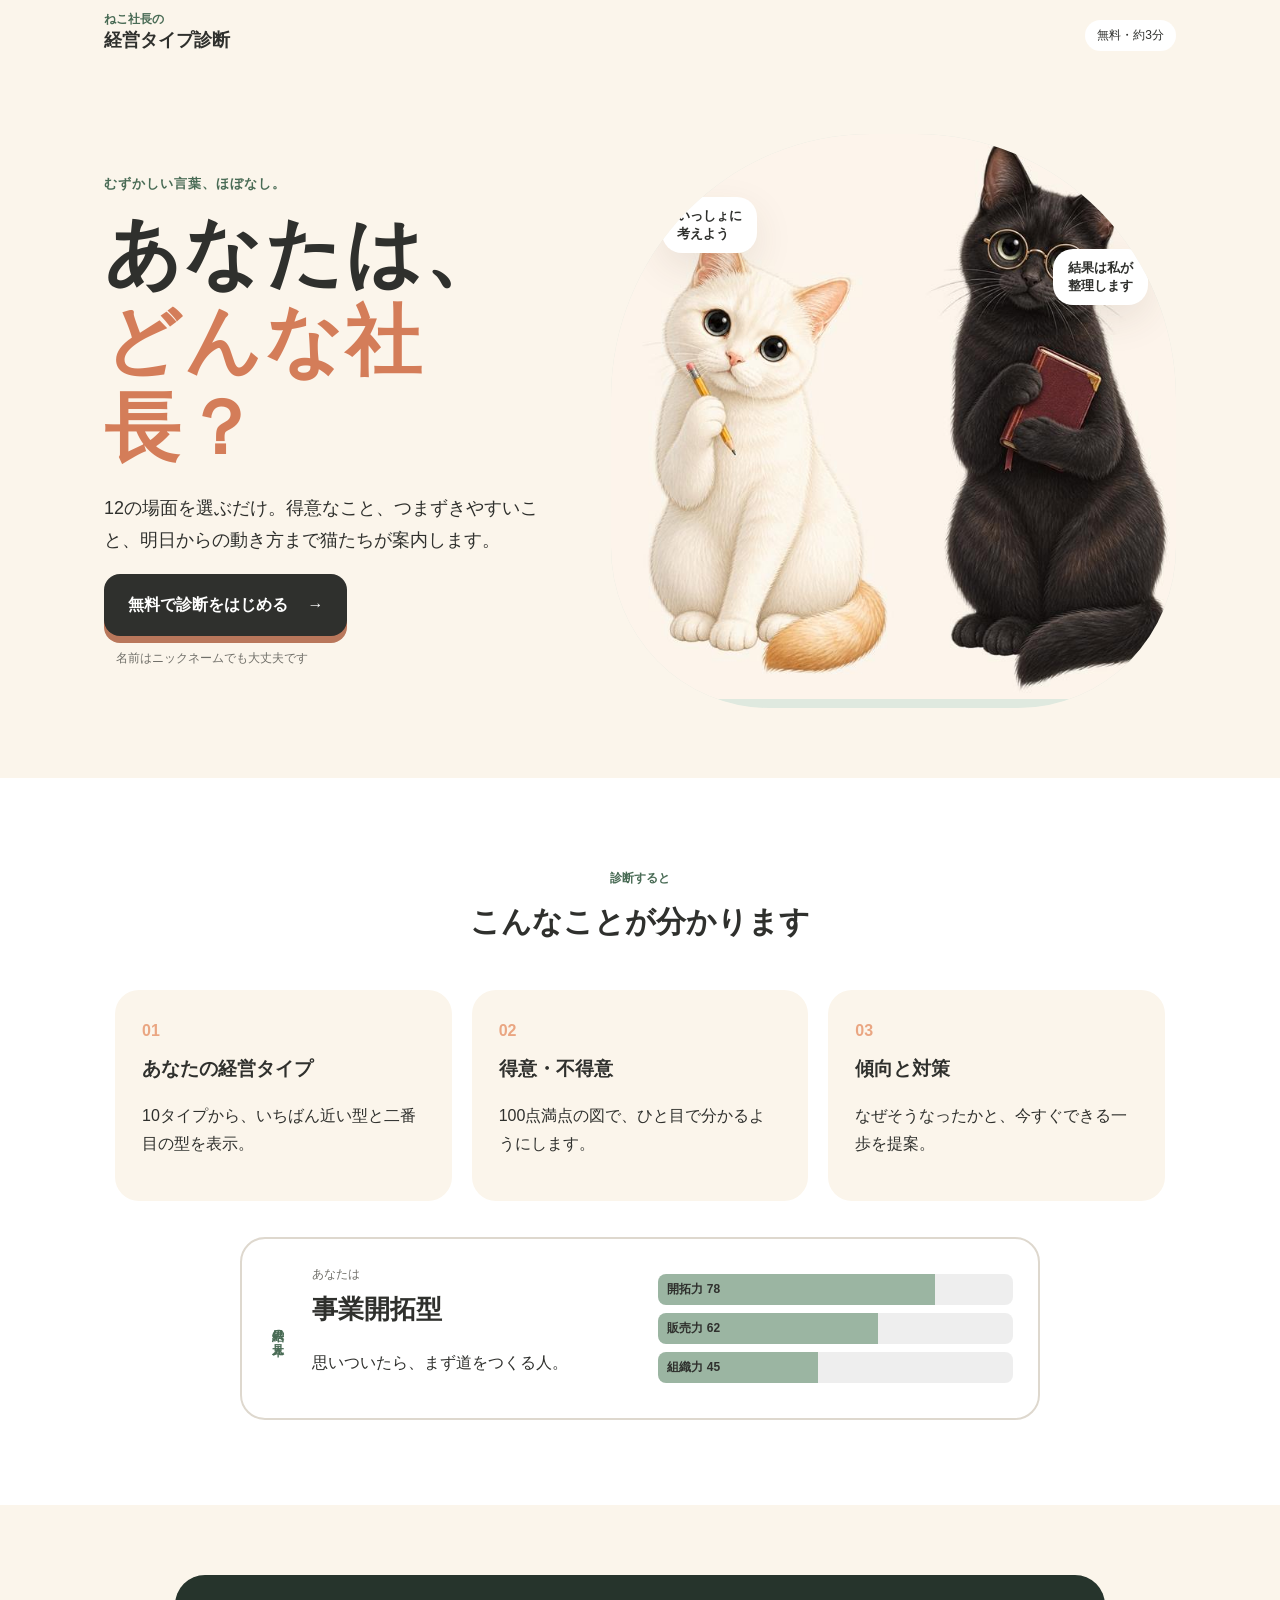
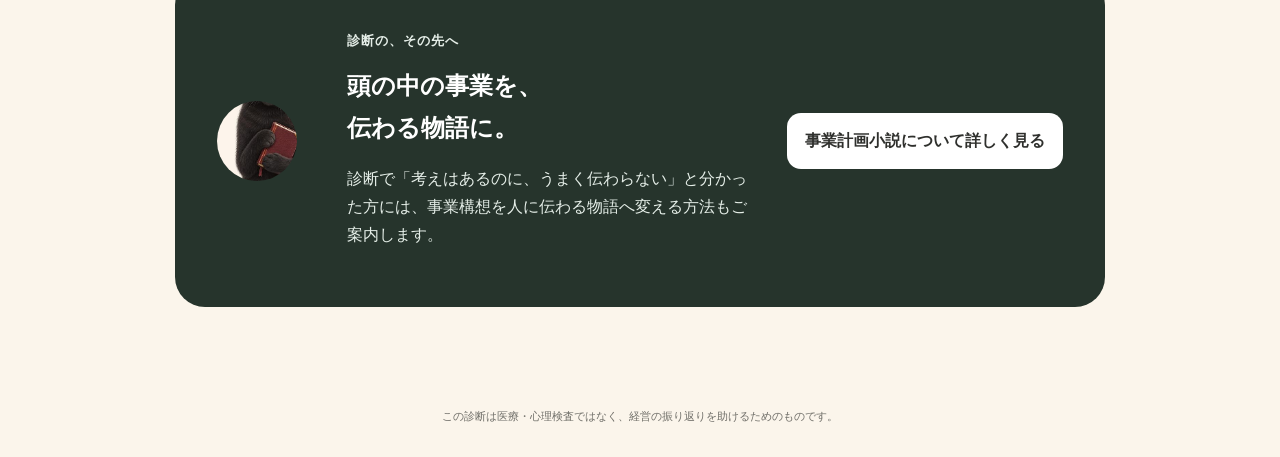
==== commit 2f27fabb: "事業計画小説の説明ページへ導線を集約" ====
--- a/prototype-v2/index.html
+++ b/prototype-v2/index.html
@@ -48,7 +48,7 @@
       <section class="story-intro">
         <div class="cat-stamp cat-black"></div>
         <div><p class="eyebrow">診断の、その先へ</p><h2>頭の中の事業を、<br>伝わる物語に。</h2><p>診断で「考えはあるのに、うまく伝わらない」と分かった方には、事業構想を人に伝わる物語へ変える方法もご案内します。</p></div>
-        <a class="secondary-btn" href="../prototype/story-preview.html">事業計画小説を1話読んでみる</a>
+        <a class="secondary-btn" href="../prototype/story-plan.html">事業計画小説について詳しく見る</a>
       </section>
     </section>
 
@@ -89,7 +89,7 @@
 
       <section class="story-offer story-offer-priority">
         <div class="story-cat"><div class="cat-face cat-white large"></div></div>
-        <div><p class="eyebrow">診断で終わらせないための、次の提案</p><h2>今回のあなたには、<br>「事業計画小説」が役立つかもしれません。</h2><p id="storyReason"></p><p>頭の中にある事業構想を、社員・仲間・お客様にも場面が見える物語へ変える方法です。無料公開中の第1話で、まず実物を確かめられます。</p><div class="offer-actions"><a class="primary-btn link-btn" href="../prototype/story-preview.html">事業計画小説を無料で読む <span>→</span></a><a class="text-link" href="../prototype/story-plan.html">どんなサービスか詳しく見る</a></div></div>
+        <div><p class="eyebrow">診断で終わらせないための、次の提案</p><h2>今回のあなたには、<br>「事業計画小説」が役立つかもしれません。</h2><p id="storyReason"></p><p>頭の中にある事業構想を、社員・仲間・お客様にも場面が見える物語へ変える方法です。まずは、何をどのように物語へ変えるのかをご覧ください。</p><div class="offer-actions"><a class="primary-btn link-btn" href="../prototype/story-plan.html">事業計画小説について詳しく見る <span>→</span></a><a class="text-link" href="../prototype/story-preview.html">実際の見本を無料で読む</a></div></div>
       </section>
 
       <div class="result-layout">
